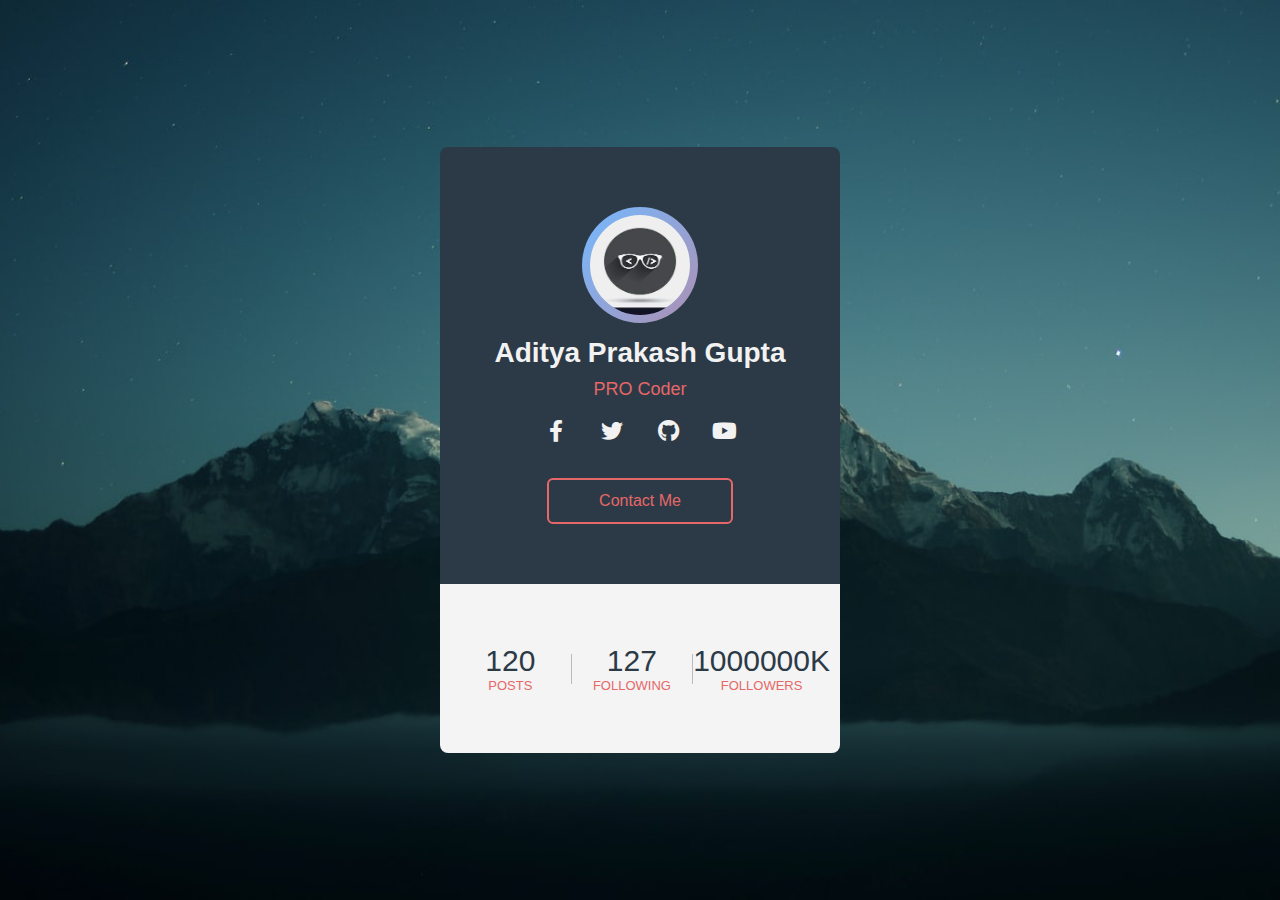
==== index.html @ 7465ed15 "Add files via upload" ====
<!DOCTYPE html>
<html lang="en">
<head>
  <meta charset="UTF-8">
  <meta name="viewport" content="width=device-width, initial-scale=1.0">
  <title></title>
  <link rel="stylesheet" href="https://cdnjs.cloudflare.com/ajax/libs/font-awesome/5.14.0/css/all.min.css"/>
  <link rel="stylesheet" href="style.css">
</head>
<body>
  <div class="profile-card">
    <div class="card-header">
      <div class="pic">
        <img src="download (4).jpg" alt="">
      </div>
      <div class="name">Aditya Prakash Gupta</div>
      <div class="desc">PRO Coder</div>
      <div class="sm">
        <a href="#" class="fab fa-facebook-f"></a>
        <a href="#" class="fab fa-twitter"></a>
        <a href="#" class="fab fa-github"></a>
        <a href="#" class="fab fa-youtube"></a>
      </div>
      <a href="phone_number.html" class="contact-btn">Contact Me</a>
    </div>
    <div class="card-footer">
      <div class="numbers">
        <div class="item">
          <span>120</span>
          Posts
        </div>
        <div class="border"></div>
        <div class="item">
          <span>127</span>
          Following
        </div>
        <div class="border"></div>
        <div class="item">
          <span>1000000k</span>
          Followers
        </div>
      </div>
    </div>
  </div>
</body>
</html>
---- style.css ----
*{
  margin: 0;
  padding: 0;
  font-family: "Ubuntu", sans-serif;
  box-sizing: border-box;
  text-decoration: none;
}

body{
  height: 100vh;
  background: url(bg.jpg) no-repeat center;
  background-size: cover;
  display: flex;
  align-items: center;
  justify-content: center;
}

.profile-card{
  width: 400px;
  text-align: center;
  border-radius: 8px;
  overflow: hidden;
}

.card-header{
  background: #2c3a47;
  padding: 60px 40px;
}

.pic{
  display: inline-block;
  padding: 8px;
  background: linear-gradient(130deg, #74b9ff, #e66767);
  margin: auto;
  border-radius: 50%;
  background-size: 200% 200%;
  animation: animated-gradient 2s linear infinite;
}

@keyframes animated-gradient{
  25%{
    background-position: left bottom;
  }
  50%{
    background-position: right bottom;
  }
  75%{
    background-position: right top;
  }
  100%{
    background-position: left top;
  }
}

.pic img{
  display: block;
  width: 100px;
  height: 100px;
  border-radius: 50%;
}

.name{
  color: #f2f2f2;
  font-size: 28px;
  font-weight: 600;
  margin: 10px 0;
}

.desc{
  font-size: 18px;
  color: #e66767;
}

.sm{
  display: flex;
  justify-content: center;
  margin: 20px 0;
}

.sm a{
  color: #f2f2f2;
  width: 56px;
  font-size: 22px;
  transition: .3s linear;
}

.sm a:hover{
  color: #e66767;
}

.contact-btn{
  display: inline-block;
  padding: 12px 50px;
  color: #e66767;
  border: 2px solid #e66767;
  border-radius: 6px;
  margin-top: 16px;
  transition: .3s linear;
}

.contact-btn:hover{
  background: #e66767;
  color: #f2f2f2;
}

.card-footer{
  background: #f4f4f4;
  padding: 60px 10px;
}

.numbers{
  display: flex;
  align-items: center;
}

.item{
  flex: 1;
  text-transform: uppercase;
  font-size: 13px;
  color: #e66767;
}

.item span{
  display: block;
  color: #2c3a47;
  font-size: 30px;
}

.border{
  width: 1px;
  height: 30px;
  background: #bbb;
}
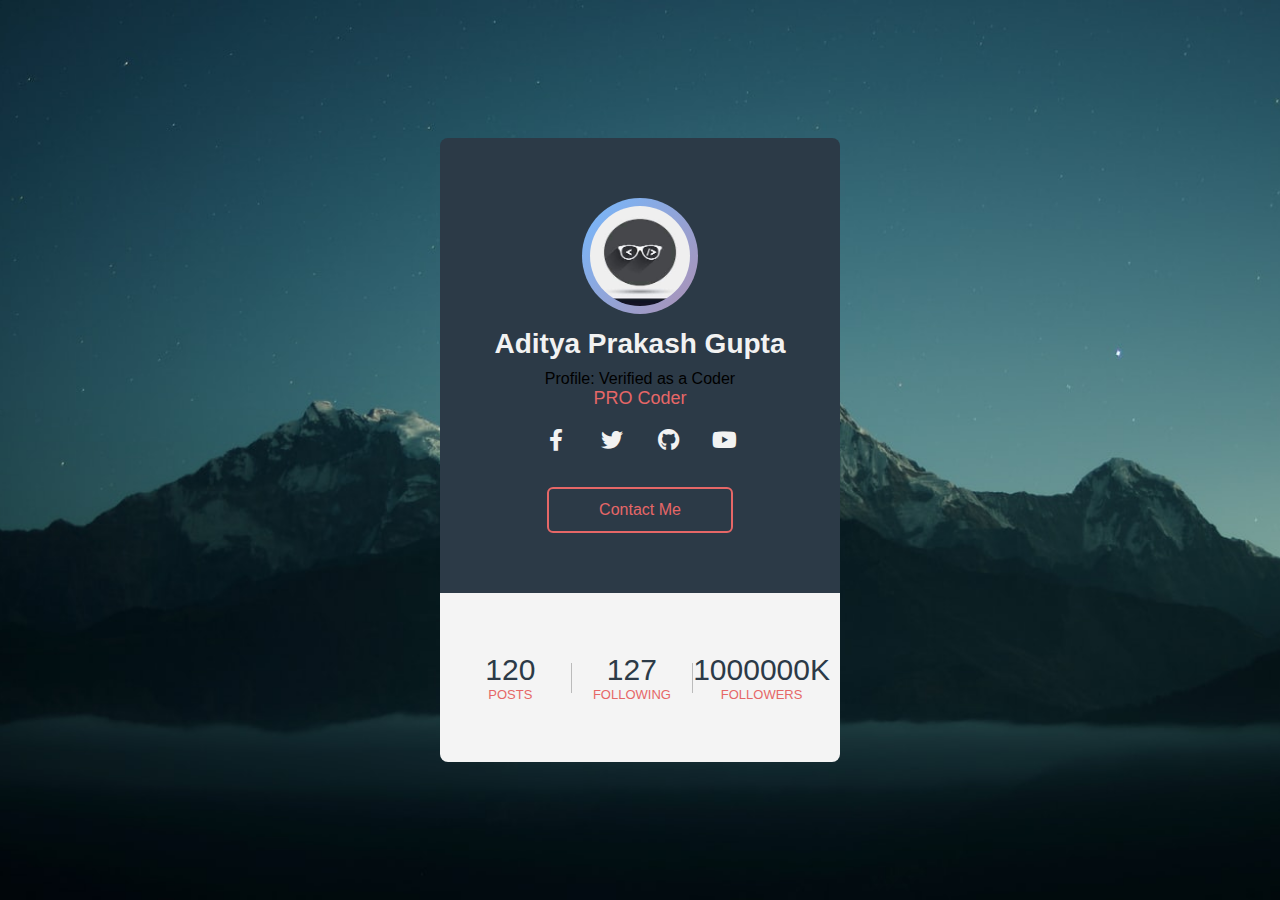
==== commit 1eeea2b0: "Update index.html" ====
--- a/index.html
+++ b/index.html
@@ -14,6 +14,7 @@
         <img src="download (4).jpg" alt="">
       </div>
       <div class="name">Aditya Prakash Gupta</div>
+      <div class="verification">Profile: Verified as a Coder</div>
       <div class="desc">PRO Coder</div>
       <div class="sm">
         <a href="#" class="fab fa-facebook-f"></a>
@@ -43,4 +44,4 @@
     </div>
   </div>
 </body>
-</html>+</html>
